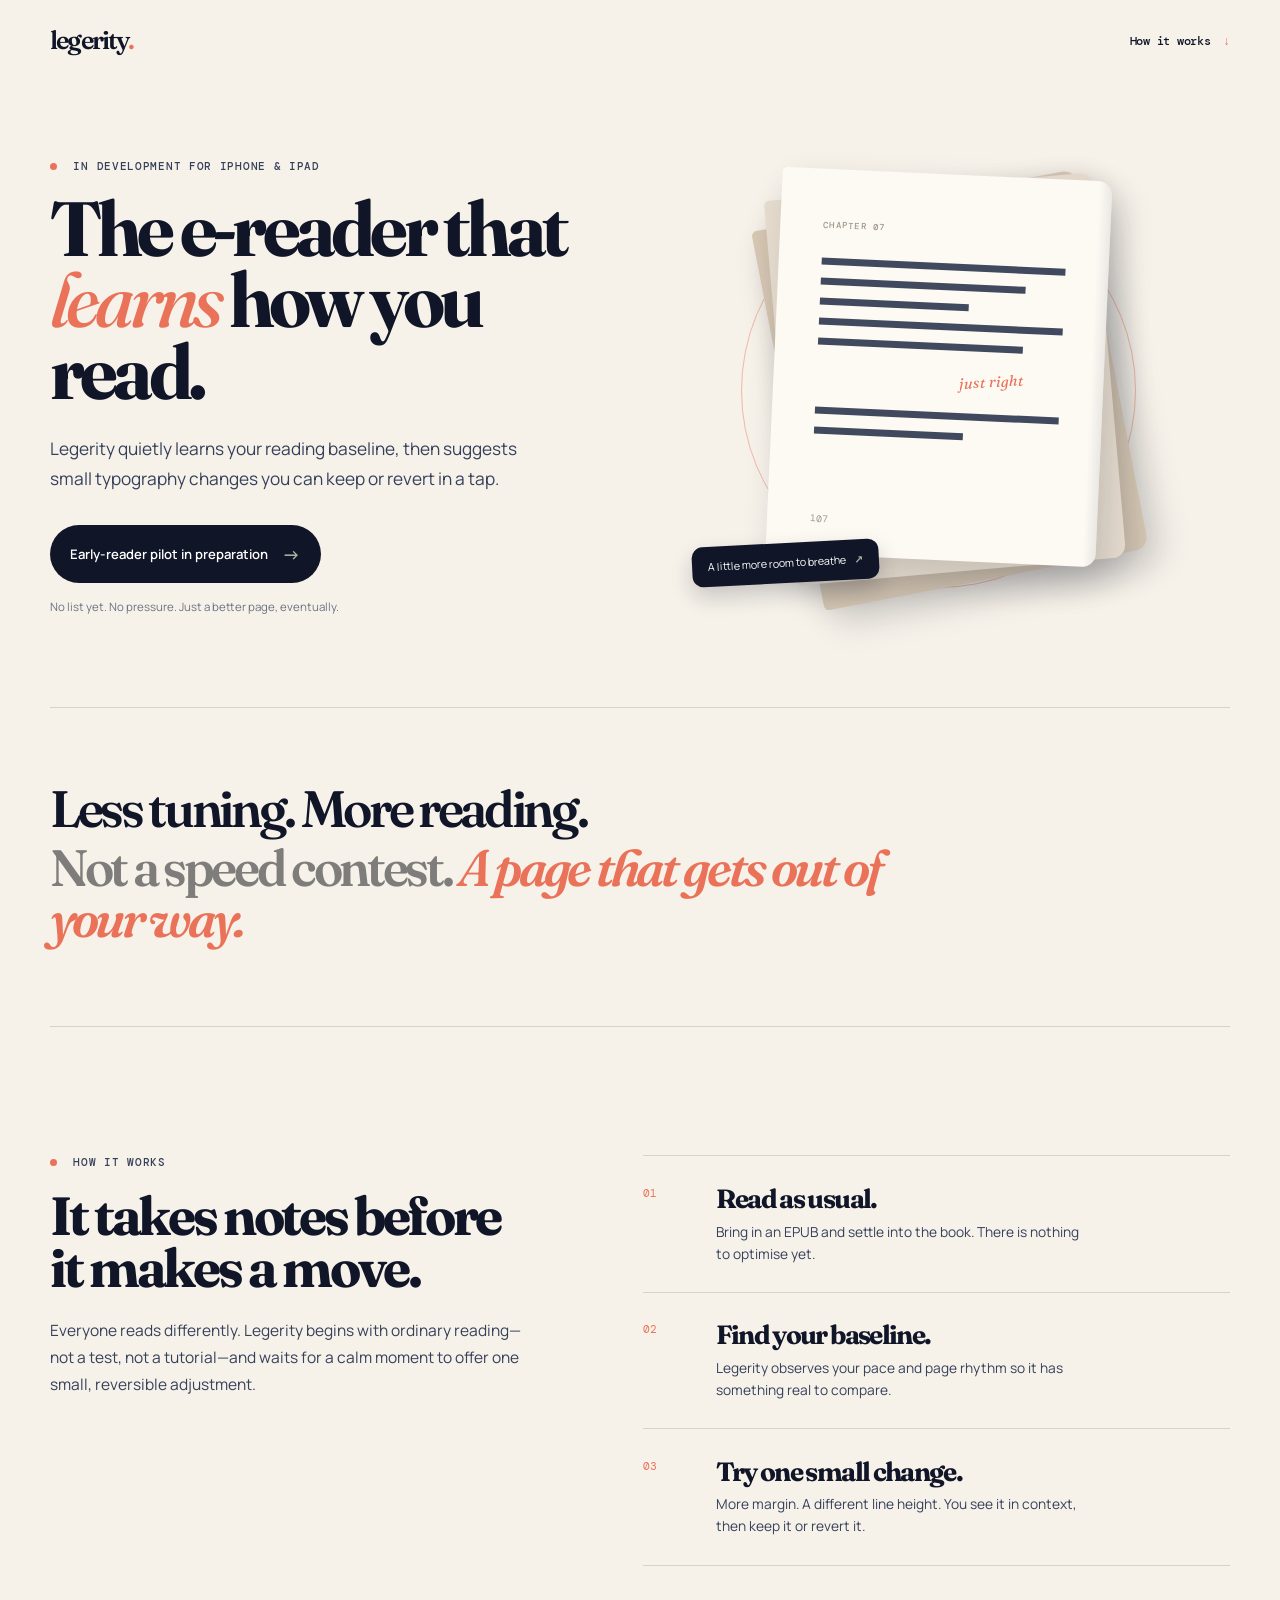
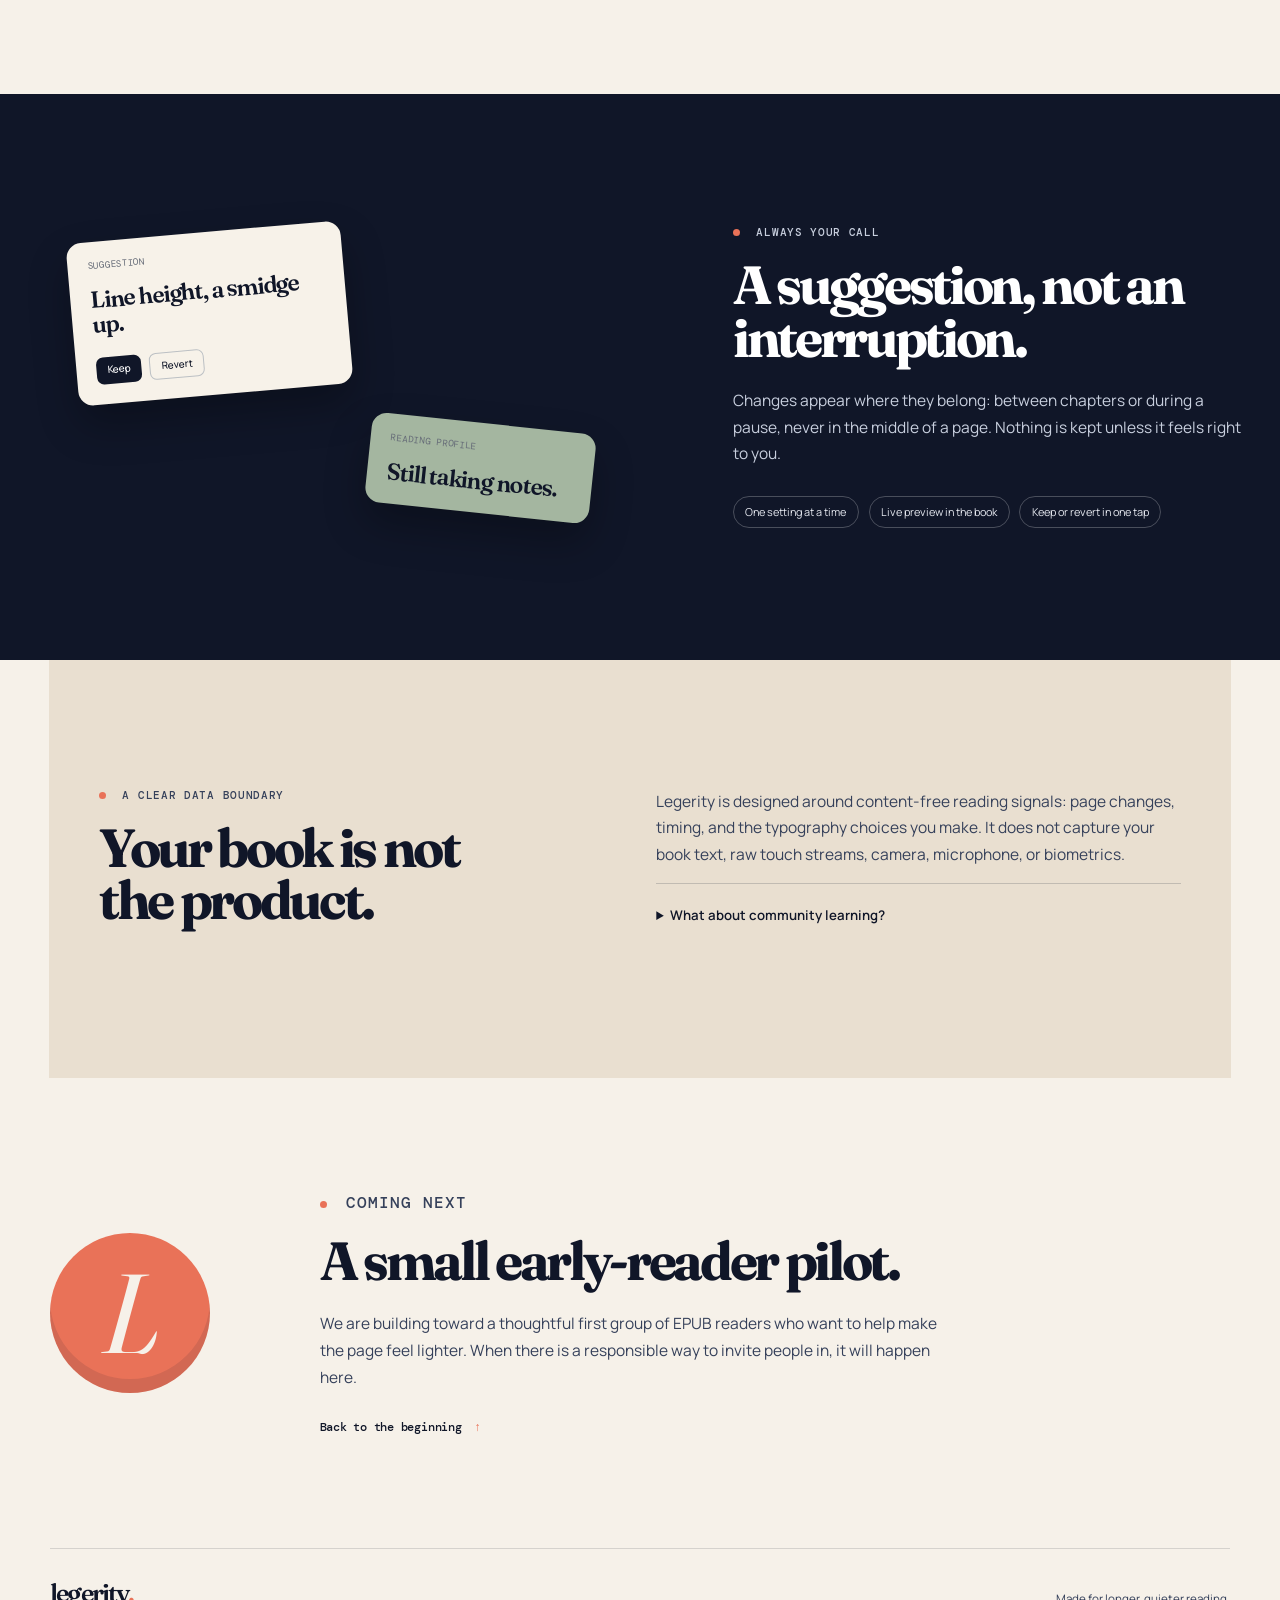
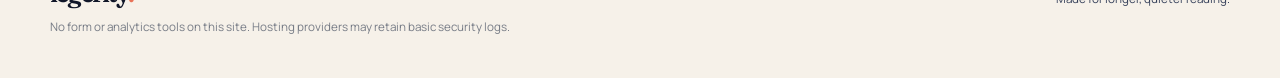
==== index.html @ 7466daea "Launch Legerity landing page" ====
<!doctype html>
<html lang="en">
  <head>
    <meta charset="UTF-8" />
    <meta name="viewport" content="width=device-width, initial-scale=1.0" />
    <meta name="theme-color" content="#101628" />
    <meta
      name="description"
      content="Legerity is the e-reader that learns how you read. A calmer, more personal way to find a reading layout that fits."
    />
    <meta property="og:title" content="Legerity — The e-reader that learns how you read" />
    <meta
      property="og:description"
      content="A calmer, more personal way to find a reading layout that fits."
    />
    <meta property="og:image" content="https://legerity.app/assets/og.png" />
    <meta property="og:url" content="https://legerity.app/" />
    <meta property="og:type" content="website" />
    <meta name="twitter:card" content="summary_large_image" />
    <title>Legerity — The e-reader that learns how you read</title>
    <link rel="stylesheet" href="styles.css" />
  </head>
  <body>
    <header class="site-header">
      <a class="wordmark" href="#top" aria-label="Legerity home">legerity<span>.</span></a>
      <a class="header-link" href="#how-it-works">How it works <span aria-hidden="true">↓</span></a>
    </header>

    <main id="top">
      <section class="hero" aria-labelledby="hero-title">
        <div class="hero-copy">
          <p class="eyebrow"><span></span> In development for iPhone &amp; iPad</p>
          <h1 id="hero-title">The e-reader that <em>learns</em> how you read.</h1>
          <p class="hero-intro">
            Legerity quietly learns your reading baseline, then suggests small typography changes
            you can keep or revert in a tap.
          </p>
          <a class="button" href="#pilot">Early-reader pilot in preparation <span aria-hidden="true">→</span></a>
          <p class="microcopy">No list yet. No pressure. Just a better page, eventually.</p>
        </div>
        <div class="hero-art" aria-hidden="true">
          <div class="orbit orbit-one"></div>
          <div class="orbit orbit-two"></div>
          <div class="page-stack page-back"></div>
          <div class="page-stack page-mid"></div>
          <div class="reading-page">
            <span class="page-kicker">CHAPTER 07</span>
            <div class="ink-line line-wide"></div>
            <div class="ink-line line-mid"></div>
            <div class="ink-line line-short"></div>
            <div class="ink-line line-wide"></div>
            <div class="ink-line line-mid"></div>
            <div class="margin-note">just right</div>
            <div class="ink-line line-wide"></div>
            <div class="ink-line line-short"></div>
            <div class="page-number">107</div>
          </div>
          <div class="reading-chip">A little more room to breathe <b>↗</b></div>
        </div>
      </section>

      <section class="statement" aria-label="The Legerity promise">
        <p>Less tuning. More reading.</p>
        <p>Not a speed contest. <em>A page that gets out of your way.</em></p>
      </section>

      <section class="section how" id="how-it-works" aria-labelledby="how-title">
        <div class="section-intro">
          <p class="eyebrow"><span></span> How it works</p>
          <h2 id="how-title">It takes notes before it makes a move.</h2>
          <p>
            Everyone reads differently. Legerity begins with ordinary reading—not a test, not a
            tutorial—and waits for a calm moment to offer one small, reversible adjustment.
          </p>
        </div>
        <ol class="steps">
          <li>
            <span class="step-number">01</span>
            <h3>Read as usual.</h3>
            <p>Bring in an EPUB and settle into the book. There is nothing to optimise yet.</p>
          </li>
          <li>
            <span class="step-number">02</span>
            <h3>Find your baseline.</h3>
            <p>Legerity observes your pace and page rhythm so it has something real to compare.</p>
          </li>
          <li>
            <span class="step-number">03</span>
            <h3>Try one small change.</h3>
            <p>More margin. A different line height. You see it in context, then keep it or revert it.</p>
          </li>
        </ol>
      </section>

      <section class="section control" aria-labelledby="control-title">
        <div class="control-visual">
          <div class="control-card card-one">
            <span>Suggestion</span>
            <strong>Line height, a smidge up.</strong>
            <div class="choice-row"><b>Keep</b><i>Revert</i></div>
          </div>
          <div class="control-card card-two"><span>Reading profile</span><strong>Still taking notes.</strong></div>
        </div>
        <div class="control-copy">
          <p class="eyebrow"><span></span> Always your call</p>
          <h2 id="control-title">A suggestion, not an interruption.</h2>
          <p>
            Changes appear where they belong: between chapters or during a pause, never in the
            middle of a page. Nothing is kept unless it feels right to you.
          </p>
          <ul>
            <li>One setting at a time</li>
            <li>Live preview in the book</li>
            <li>Keep or revert in one tap</li>
          </ul>
        </div>
      </section>

      <section class="data-section" aria-labelledby="data-title">
        <div>
          <p class="eyebrow"><span></span> A clear data boundary</p>
          <h2 id="data-title">Your book is not the product.</h2>
        </div>
        <div class="data-copy">
          <p>
            Legerity is designed around content-free reading signals: page changes, timing, and
            the typography choices you make. It does not capture your book text, raw touch
            streams, camera, microphone, or biometrics.
          </p>
          <details>
            <summary>What about community learning?</summary>
            <p>
              That is a future, separate opt-in—not a condition of using Legerity. The current
              version is local-first while that consent and security design is still being built.
            </p>
          </details>
        </div>
      </section>

      <section class="pilot" id="pilot" aria-labelledby="pilot-title">
        <div class="pilot-art" aria-hidden="true">L</div>
        <div>
          <p class="eyebrow"><span></span> Coming next</p>
          <h2 id="pilot-title">A small early-reader pilot.</h2>
          <p>
            We are building toward a thoughtful first group of EPUB readers who want to help make
            the page feel lighter. When there is a responsible way to invite people in, it will
            happen here.
          </p>
          <a class="text-link" href="#top">Back to the beginning <span aria-hidden="true">↑</span></a>
        </div>
      </section>
    </main>

    <footer>
      <a class="wordmark" href="#top">legerity<span>.</span></a>
      <p>Made for longer, quieter reading.</p>
      <p class="privacy-note">No form or analytics tools on this site. Hosting providers may retain basic security logs.</p>
    </footer>
  </body>
</html>
---- styles.css ----
@import url('https://fonts.googleapis.com/css2?family=DM+Mono:wght@400;500&family=Fraunces:opsz,wght@9..144,500;9..144,600;9..144,700&family=Manrope:wght@400;500;600;700&display=swap');

:root {
  --ink: #101628;
  --ink-soft: #35405a;
  --paper: #f6f1e9;
  --paper-deep: #e9dfd0;
  --sage: #a4b6a0;
  --coral: #e97258;
  --line: rgba(16, 22, 40, .14);
}

* { box-sizing: border-box; }
html { scroll-behavior: smooth; }
body { margin: 0; color: var(--ink); background: var(--paper); font-family: Manrope, system-ui, sans-serif; }
a { color: inherit; }
.site-header, main, footer { width: min(1180px, calc(100% - 48px)); margin: 0 auto; }
.site-header { height: 82px; display: flex; align-items: center; justify-content: space-between; }
.wordmark { text-decoration: none; font: 600 1.6rem/1 Fraunces, Georgia, serif; letter-spacing: -.07em; }
.wordmark span { color: var(--coral); }
.header-link, .text-link { font: 500 .75rem/1.2 "DM Mono", monospace; text-decoration: none; letter-spacing: -.02em; }
.header-link span, .text-link span { color: var(--coral); margin-left: .35rem; }
.hero { min-height: 625px; display: grid; grid-template-columns: 1.03fr .97fr; align-items: center; gap: 3rem; padding: 4rem 0 5rem; }
.eyebrow { margin: 0 0 1.2rem; font: 500 .67rem/1.4 "DM Mono", monospace; letter-spacing: .065em; text-transform: uppercase; color: var(--ink-soft); }
.eyebrow span { display: inline-block; width: 7px; height: 7px; background: var(--coral); border-radius: 50%; margin-right: .55rem; }
h1, h2, h3, p { margin-top: 0; }
h1, h2, h3 { font-family: Fraunces, Georgia, serif; letter-spacing: -.062em; }
h1 { max-width: 690px; font-size: clamp(3.6rem, 6vw, 6.7rem); line-height: .93; margin-bottom: 1.7rem; }
h1 em { font-style: italic; color: var(--coral); font-weight: 500; }
.hero-intro { max-width: 510px; font-size: 1.08rem; line-height: 1.7; color: var(--ink-soft); margin-bottom: 2rem; }
.button { display: inline-flex; gap: .9rem; align-items: center; padding: 1rem 1.25rem; background: var(--ink); color: white; text-decoration: none; border-radius: 99px; font-size: .82rem; font-weight: 600; transition: transform .2s ease, background .2s ease; }
.button:hover { transform: translateY(-2px); background: #202a49; }
.button span { color: var(--sage); font-size: 1.15rem; }
.microcopy { margin: 1rem 0 0; font-size: .72rem; color: #6f7482; }
.hero-art { height: 440px; position: relative; isolation: isolate; }
.orbit { position: absolute; border: 1px solid rgba(233, 114, 88, .45); border-radius: 50%; z-index: -1; }
.orbit-one { width: 395px; height: 395px; left: 11%; top: 6%; }
.orbit-two { width: 275px; height: 275px; left: 24%; top: 19%; border-color: rgba(164, 182, 160, .85); }
.page-stack, .reading-page { position: absolute; width: min(330px, 74vw); height: 386px; border-radius: 5px 14px 13px 5px; background: #fdfaf4; box-shadow: 10px 15px 35px rgba(16, 22, 40, .16); }
.page-back { top: 30px; left: 19%; background: #d8c9b5; transform: rotate(-11deg); }
.page-mid { top: 19px; left: 18%; background: #e7ddcf; transform: rotate(-5deg); }
.reading-page { top: 7px; left: 17%; padding: 52px 43px; transform: rotate(2.6deg); overflow: hidden; }
.reading-page::after { content: ""; position: absolute; inset: 0 0 0 auto; width: 13px; background: linear-gradient(90deg, transparent, rgba(16, 22, 40, .08)); }
.page-kicker { display: block; margin-bottom: 28px; font: 500 .55rem/1 "DM Mono", monospace; letter-spacing: .14em; color: #9f9589; }
.ink-line { height: 7px; background: #273149; margin: 0 0 13px; opacity: .88; }
.line-wide { width: 100%; }.line-mid { width: 84%; }.line-short { width: 61%; }
.margin-note { margin: 20px 0 27px 142px; color: var(--coral); font: italic .95rem/1 Fraunces, serif; transform: rotate(-6deg); }
.page-number { position: absolute; bottom: 31px; left: 43px; color: #9f9589; font: .6rem/1 "DM Mono", monospace; }
.reading-chip { position: absolute; bottom: 23px; left: 2%; max-width: 245px; padding: .8rem 1rem; border-radius: 11px; background: var(--ink); color: white; box-shadow: 0 10px 22px rgba(16, 22, 40, .2); font-size: .67rem; line-height: 1.35; transform: rotate(-3deg); }
.reading-chip b { color: var(--sage); margin-left: .4rem; }
.statement { padding: 4.7rem 0; border-top: 1px solid var(--line); border-bottom: 1px solid var(--line); }
.statement p { max-width: 900px; margin-bottom: .45rem; font: 600 clamp(2.15rem, 4vw, 4.5rem)/1 Fraunces, Georgia, serif; letter-spacing: -.065em; }
.statement p + p { color: #7e7d7b; }.statement em { color: var(--coral); }
.section { padding: 8rem 0; }
.how { display: grid; grid-template-columns: .9fr 1.1fr; gap: 7rem; }
.section-intro h2, .control h2, .data-section h2, .pilot h2 { font-size: clamp(2.5rem, 4.2vw, 4.7rem); line-height: .98; margin-bottom: 1.4rem; }
.section-intro > p:not(.eyebrow), .control-copy > p:not(.eyebrow), .data-copy > p, .pilot p { color: var(--ink-soft); line-height: 1.72; font-size: .97rem; }
.steps { margin: 0; padding: 0; list-style: none; border-top: 1px solid var(--line); }
.steps li { padding: 1.6rem 0 1.7rem; border-bottom: 1px solid var(--line); display: grid; grid-template-columns: 57px 1fr; column-gap: 1rem; }
.step-number { grid-row: span 2; font: .68rem/1 "DM Mono", monospace; color: var(--coral); padding-top: .38rem; }
.steps h3 { font-size: 1.65rem; margin: 0 0 .35rem; }.steps p { grid-column: 2; max-width: 375px; color: var(--ink-soft); font-size: .86rem; line-height: 1.6; margin: 0; }
.control { display: grid; grid-template-columns: 1fr .9fr; align-items: center; gap: 8rem; background: var(--ink); color: white; margin-left: calc((100vw - min(1180px, calc(100% - 48px))) / -2); margin-right: calc((100vw - min(1180px, calc(100% - 48px))) / -2); padding-left: max(24px, calc((100vw - 1180px) / 2)); padding-right: max(24px, calc((100vw - 1180px) / 2)); }
.control .eyebrow { color: #c8cfde; }.control-copy > p:not(.eyebrow) { color: #c8cfde; }.control ul { padding: 0; margin: 1.8rem 0 0; list-style: none; display: flex; flex-wrap: wrap; gap: .6rem; }.control li { border: 1px solid rgba(255,255,255,.24); border-radius: 99px; padding: .48rem .72rem; font-size: .68rem; color: #e5e8ef; }
.control-visual { min-height: 310px; position: relative; }.control-card { position: absolute; width: 275px; padding: 1.25rem; border-radius: 15px; background: #f7f2e9; color: var(--ink); box-shadow: 0 20px 40px rgba(0,0,0,.28); }.control-card span { display: block; margin-bottom: 1rem; color: #656b77; text-transform: uppercase; letter-spacing: .08em; font: .58rem/1 "DM Mono", monospace; }.control-card strong { display: block; font: 600 1.45rem/1.08 Fraunces, serif; letter-spacing: -.05em; }.card-one { left: 8%; top: 10px; transform: rotate(-5deg); }.card-two { right: 2%; bottom: 18px; width: 225px; background: var(--sage); transform: rotate(6deg); }.choice-row { display: flex; gap: .5rem; margin-top: 1.3rem; }.choice-row b, .choice-row i { padding: .47rem .67rem; border-radius: 7px; font: 500 .62rem/1 Manrope, sans-serif; font-style: normal; }.choice-row b { background: var(--ink); color: white; }.choice-row i { border: 1px solid #bcc0c4; }
.data-section { margin: 0 -1px; padding: 8rem max(24px, calc((100vw - 1180px) / 2)); display: grid; grid-template-columns: .9fr 1.1fr; gap: 8rem; background: var(--paper-deep); }.data-copy details { padding-top: 1.35rem; border-top: 1px solid rgba(16,22,40,.18); }.data-copy summary { cursor: pointer; font: 600 .83rem/1.4 Manrope, sans-serif; }.data-copy details p { margin: 1rem 0 0; font-size: .83rem; }
.pilot { padding: 7rem 0; display: grid; grid-template-columns: 180px 1fr; align-items: center; gap: 5.6rem; }.pilot-art { width: 160px; aspect-ratio: 1; display: grid; place-items: center; border-radius: 50%; color: var(--paper); background: var(--coral); font: italic 7rem/.7 Fraunces, Georgia, serif; box-shadow: inset 0 -14px 0 rgba(16,22,40,.1); }.pilot > div:last-child { max-width: 630px; }.pilot .text-link { display: inline-block; margin-top: .9rem; }
footer { display: grid; grid-template-columns: 1fr auto; gap: .75rem 2rem; padding: 2rem 0 2.7rem; border-top: 1px solid var(--line); color: var(--ink-soft); font-size: .73rem; } footer .wordmark { color: var(--ink); } footer p { margin: 0; align-self: end; } .privacy-note { grid-column: 1 / -1; color: #777c86; }
@media (max-width: 790px) { .site-header, main, footer { width: min(100% - 36px, 1180px); }.site-header { height: 68px; }.hero { grid-template-columns: 1fr; min-height: 0; padding: 3.5rem 0 4.4rem; gap: 2.2rem; }.hero-art { height: 370px; width: min(100%, 450px); margin: 0 auto; }.page-stack, .reading-page { width: 265px; height: 323px; }.reading-page { padding: 41px 33px; }.margin-note { margin-left: 105px; margin-top: 13px; margin-bottom: 20px; }.page-number { bottom: 24px; left: 33px; }.page-kicker { margin-bottom: 20px; }.ink-line { margin-bottom: 10px; }.statement { padding: 3.4rem 0; }.how, .control, .data-section { grid-template-columns: 1fr; gap: 3rem; }.section { padding: 5rem 0; }.control { margin-left: -18px; margin-right: -18px; padding: 5rem 18px; }.control-visual { order: 2; }.control-copy { order: 1; }.data-section { margin-left: -18px; margin-right: -18px; padding: 5rem 18px; }.pilot { grid-template-columns: 1fr; gap: 2rem; padding: 5rem 0; }.pilot-art { width: 110px; }.header-link { font-size: .64rem; } footer { grid-template-columns: 1fr; padding-bottom: 2rem; } }
@media (prefers-reduced-motion: reduce) { html { scroll-behavior: auto; }.button { transition: none; } }
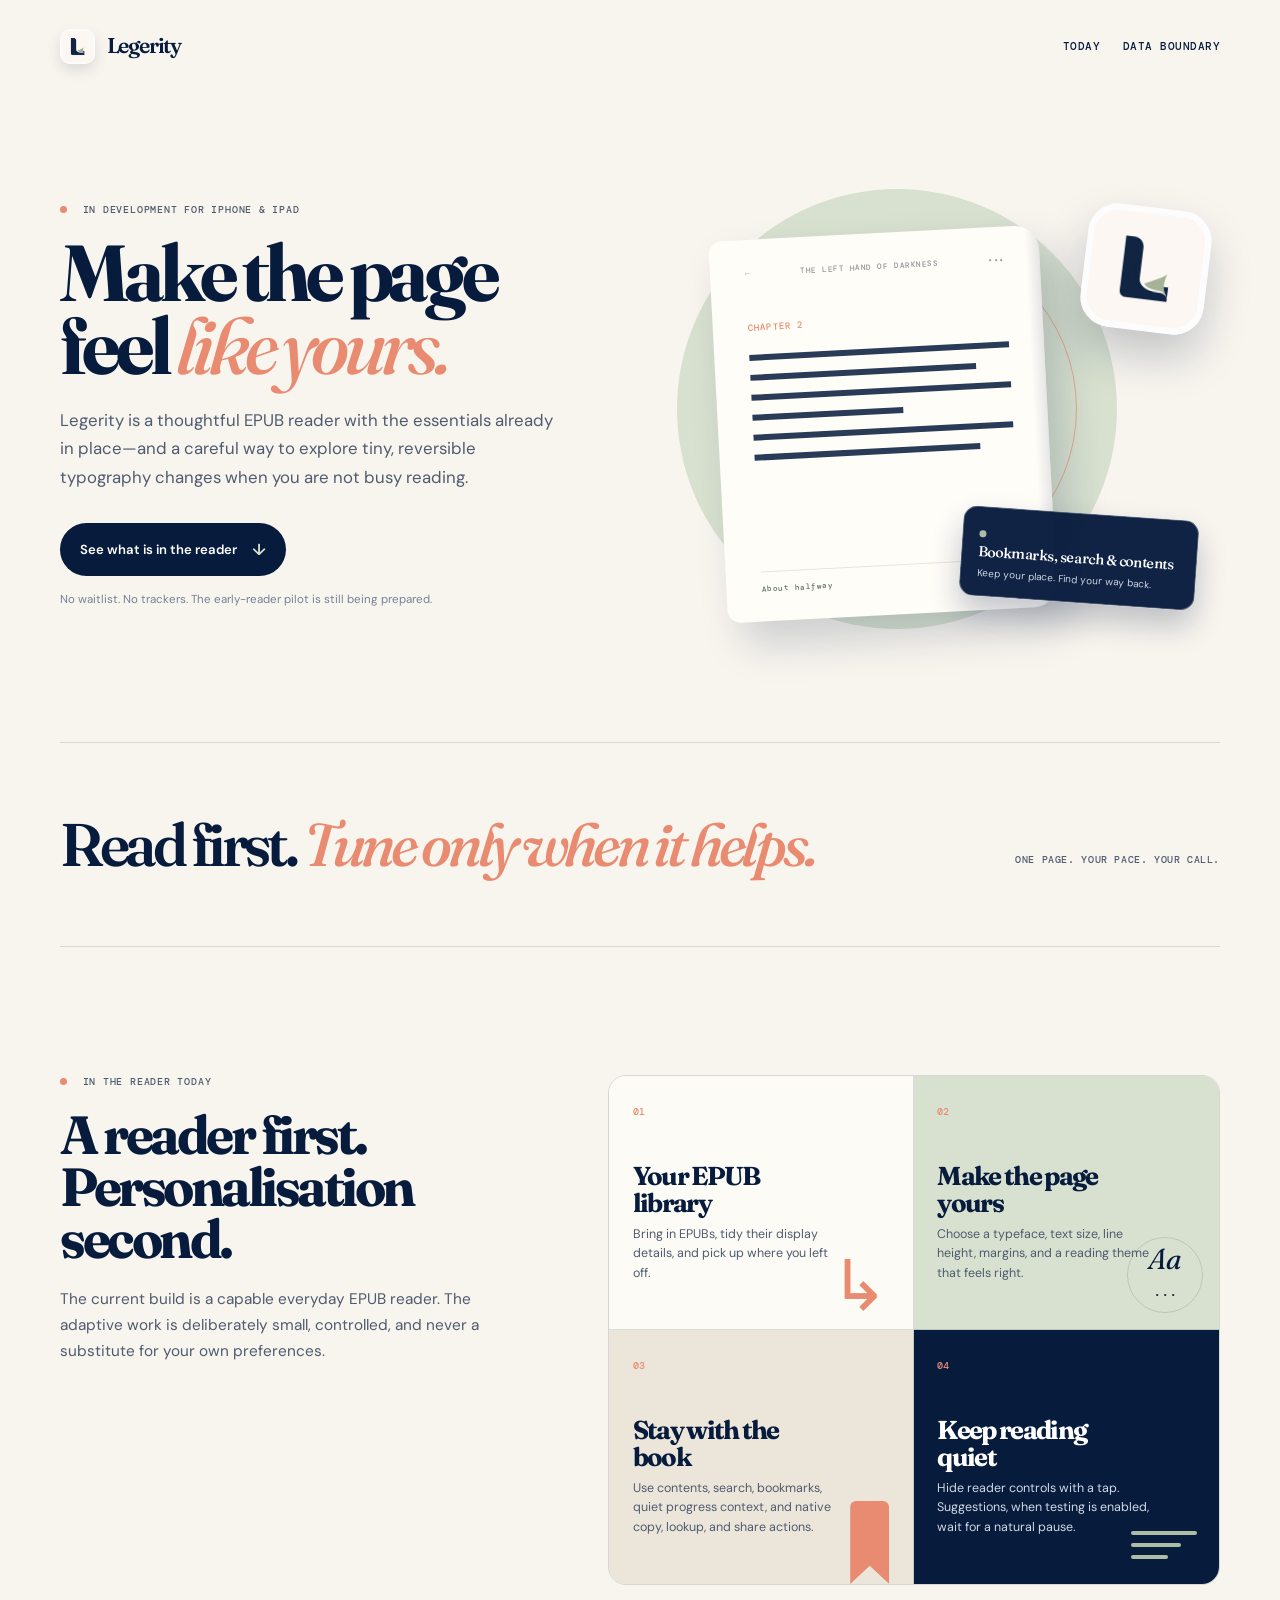
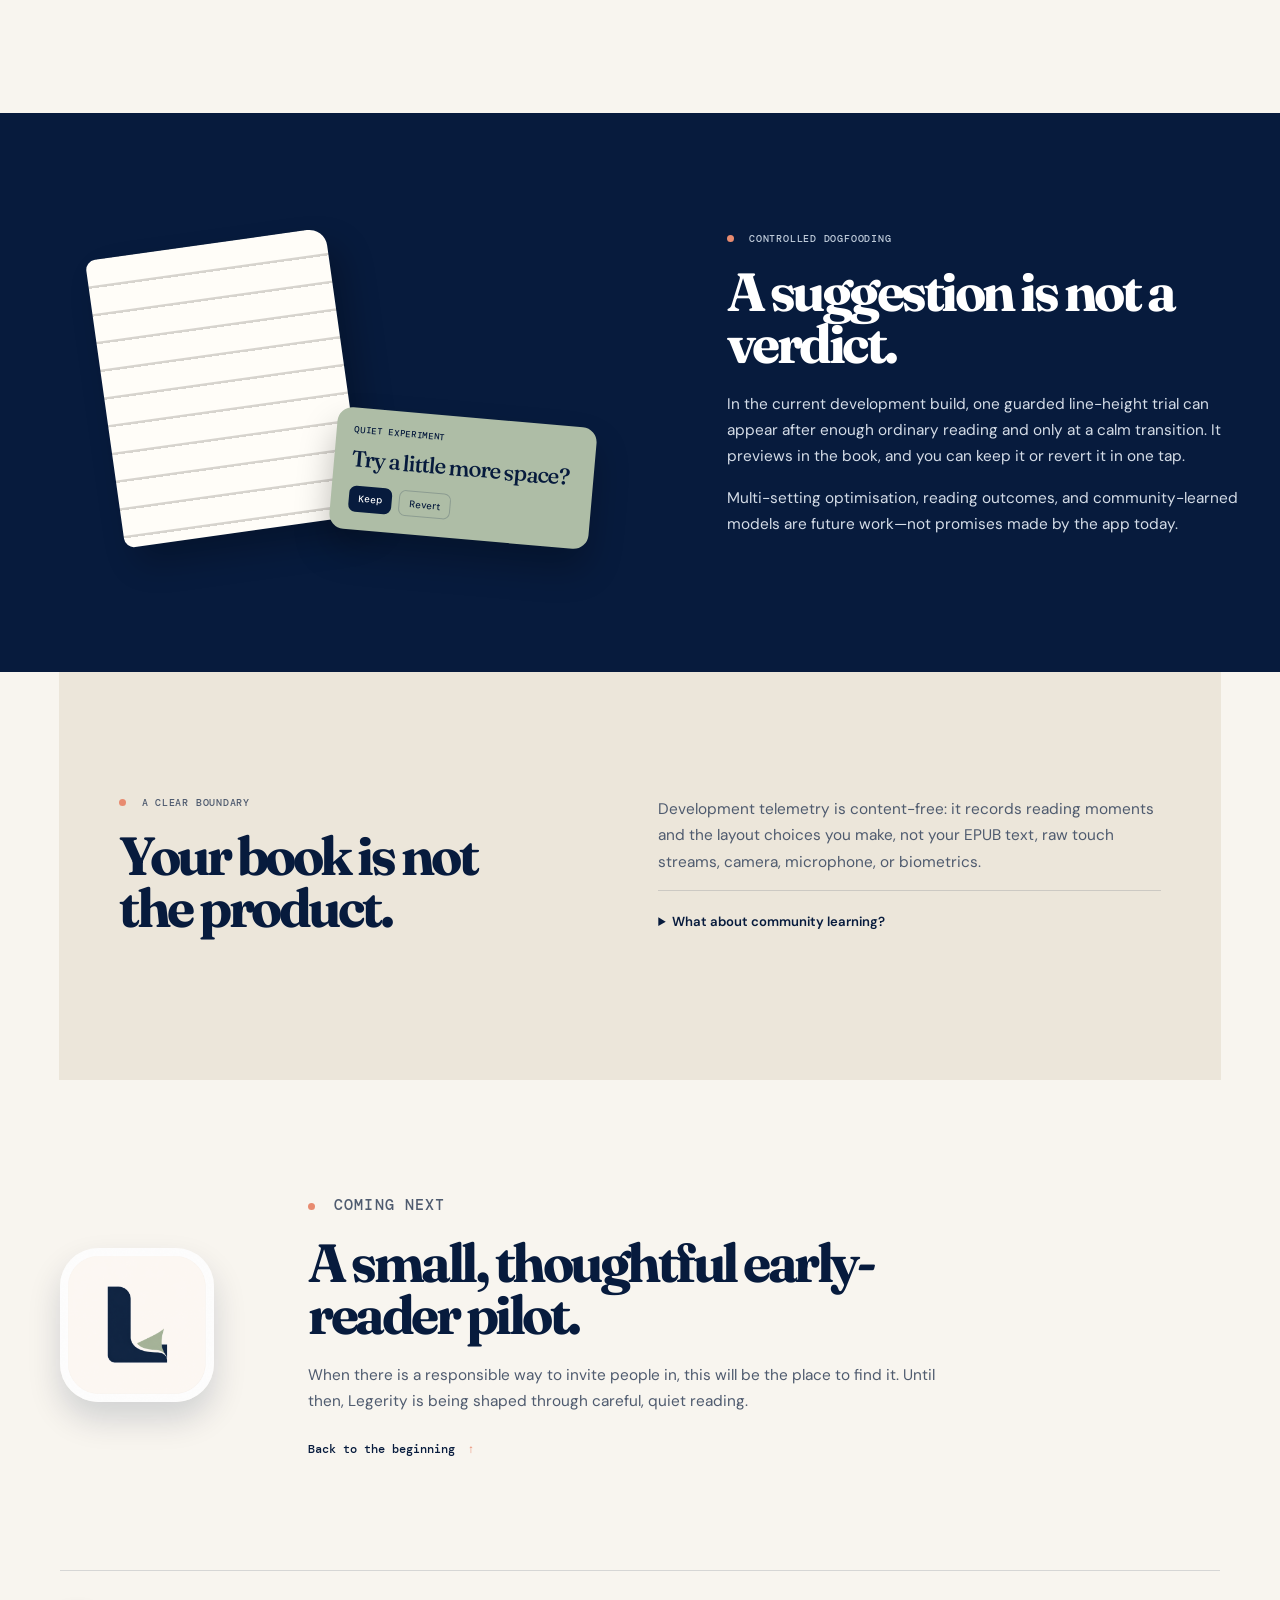
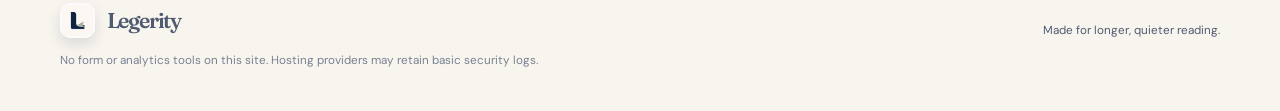
==== commit df6627fc: "Refresh site branding and current product story" ====
--- a/index.html
+++ b/index.html
@@ -3,159 +3,61 @@
   <head>
     <meta charset="UTF-8" />
     <meta name="viewport" content="width=device-width, initial-scale=1.0" />
-    <meta name="theme-color" content="#101628" />
-    <meta
-      name="description"
-      content="Legerity is the e-reader that learns how you read. A calmer, more personal way to find a reading layout that fits."
-    />
-    <meta property="og:title" content="Legerity — The e-reader that learns how you read" />
-    <meta
-      property="og:description"
-      content="A calmer, more personal way to find a reading layout that fits."
-    />
-    <meta property="og:image" content="https://legerity.app/assets/og.png" />
+    <meta name="theme-color" content="#071b3d" />
+    <meta name="description" content="Legerity is a thoughtful EPUB reader for iPhone and iPad, with typography controls, saved places, search, and careful reading experiments." />
+    <meta property="og:title" content="Legerity — Make the page feel like yours" />
+    <meta property="og:description" content="A thoughtful EPUB reader for iPhone and iPad. Read your way first; test small, reversible changes only when they belong." />
+    <meta property="og:image" content="https://legerity.app/assets/og-v2.png" />
     <meta property="og:url" content="https://legerity.app/" />
     <meta property="og:type" content="website" />
     <meta name="twitter:card" content="summary_large_image" />
-    <title>Legerity — The e-reader that learns how you read</title>
+    <meta name="twitter:title" content="Legerity — Make the page feel like yours" />
+    <meta name="twitter:description" content="A thoughtful EPUB reader for iPhone and iPad. Read your way first; test small, reversible changes only when they belong." />
+    <meta name="twitter:image" content="https://legerity.app/assets/og-v2.png" />
+    <title>Legerity — Make the page feel like yours</title>
     <link rel="stylesheet" href="styles.css" />
   </head>
   <body>
     <header class="site-header">
-      <a class="wordmark" href="#top" aria-label="Legerity home">legerity<span>.</span></a>
-      <a class="header-link" href="#how-it-works">How it works <span aria-hidden="true">↓</span></a>
+      <a class="brand" href="#top" aria-label="Legerity home"><img src="assets/legerity-icon.png" alt="" /><span>Legerity</span></a>
+      <nav aria-label="Primary navigation"><a href="#today">Today</a><a href="#data">Data boundary</a></nav>
     </header>
-
     <main id="top">
       <section class="hero" aria-labelledby="hero-title">
         <div class="hero-copy">
           <p class="eyebrow"><span></span> In development for iPhone &amp; iPad</p>
-          <h1 id="hero-title">The e-reader that <em>learns</em> how you read.</h1>
-          <p class="hero-intro">
-            Legerity quietly learns your reading baseline, then suggests small typography changes
-            you can keep or revert in a tap.
-          </p>
-          <a class="button" href="#pilot">Early-reader pilot in preparation <span aria-hidden="true">→</span></a>
-          <p class="microcopy">No list yet. No pressure. Just a better page, eventually.</p>
+          <h1 id="hero-title">Make the page feel <em>like yours.</em></h1>
+          <p class="hero-intro">Legerity is a thoughtful EPUB reader with the essentials already in place—and a careful way to explore tiny, reversible typography changes when you are not busy reading.</p>
+          <a class="button" href="#today">See what is in the reader <span aria-hidden="true">↓</span></a>
+          <p class="microcopy">No waitlist. No trackers. The early-reader pilot is still being prepared.</p>
         </div>
-        <div class="hero-art" aria-hidden="true">
-          <div class="orbit orbit-one"></div>
-          <div class="orbit orbit-two"></div>
-          <div class="page-stack page-back"></div>
-          <div class="page-stack page-mid"></div>
-          <div class="reading-page">
-            <span class="page-kicker">CHAPTER 07</span>
-            <div class="ink-line line-wide"></div>
-            <div class="ink-line line-mid"></div>
-            <div class="ink-line line-short"></div>
-            <div class="ink-line line-wide"></div>
-            <div class="ink-line line-mid"></div>
-            <div class="margin-note">just right</div>
-            <div class="ink-line line-wide"></div>
-            <div class="ink-line line-short"></div>
-            <div class="page-number">107</div>
-          </div>
-          <div class="reading-chip">A little more room to breathe <b>↗</b></div>
+        <div class="hero-stage" aria-label="Legerity reader preview">
+          <div class="halo halo-one"></div><div class="halo halo-two"></div>
+          <div class="app-icon"><img src="assets/legerity-icon.png" alt="Legerity app icon" /></div>
+          <div class="reader-preview"><div class="preview-top"><span>←</span><span>THE LEFT HAND OF DARKNESS</span><span>•••</span></div><p class="preview-chapter">CHAPTER 2</p><div class="preview-line wide"></div><div class="preview-line"></div><div class="preview-line wide"></div><div class="preview-line short"></div><div class="preview-line wide"></div><div class="preview-line"></div><div class="preview-footer"><span>About halfway</span><span>2 · 14</span></div></div>
+          <div class="tool-card"><span class="tool-dot"></span><strong>Bookmarks, search &amp; contents</strong><small>Keep your place. Find your way back.</small></div>
         </div>
       </section>
-
-      <section class="statement" aria-label="The Legerity promise">
-        <p>Less tuning. More reading.</p>
-        <p>Not a speed contest. <em>A page that gets out of your way.</em></p>
-      </section>
-
-      <section class="section how" id="how-it-works" aria-labelledby="how-title">
-        <div class="section-intro">
-          <p class="eyebrow"><span></span> How it works</p>
-          <h2 id="how-title">It takes notes before it makes a move.</h2>
-          <p>
-            Everyone reads differently. Legerity begins with ordinary reading—not a test, not a
-            tutorial—and waits for a calm moment to offer one small, reversible adjustment.
-          </p>
-        </div>
-        <ol class="steps">
-          <li>
-            <span class="step-number">01</span>
-            <h3>Read as usual.</h3>
-            <p>Bring in an EPUB and settle into the book. There is nothing to optimise yet.</p>
-          </li>
-          <li>
-            <span class="step-number">02</span>
-            <h3>Find your baseline.</h3>
-            <p>Legerity observes your pace and page rhythm so it has something real to compare.</p>
-          </li>
-          <li>
-            <span class="step-number">03</span>
-            <h3>Try one small change.</h3>
-            <p>More margin. A different line height. You see it in context, then keep it or revert it.</p>
-          </li>
-        </ol>
-      </section>
-
-      <section class="section control" aria-labelledby="control-title">
-        <div class="control-visual">
-          <div class="control-card card-one">
-            <span>Suggestion</span>
-            <strong>Line height, a smidge up.</strong>
-            <div class="choice-row"><b>Keep</b><i>Revert</i></div>
-          </div>
-          <div class="control-card card-two"><span>Reading profile</span><strong>Still taking notes.</strong></div>
-        </div>
-        <div class="control-copy">
-          <p class="eyebrow"><span></span> Always your call</p>
-          <h2 id="control-title">A suggestion, not an interruption.</h2>
-          <p>
-            Changes appear where they belong: between chapters or during a pause, never in the
-            middle of a page. Nothing is kept unless it feels right to you.
-          </p>
-          <ul>
-            <li>One setting at a time</li>
-            <li>Live preview in the book</li>
-            <li>Keep or revert in one tap</li>
-          </ul>
+      <section class="manifesto" aria-label="Legerity approach"><p>Read first. <em>Tune only when it helps.</em></p><span>One page. Your pace. Your call.</span></section>
+      <section class="section current" id="today" aria-labelledby="today-title">
+        <div class="section-heading"><p class="eyebrow"><span></span> In the reader today</p><h2 id="today-title">A reader first. Personalisation second.</h2><p>The current build is a capable everyday EPUB reader. The adaptive work is deliberately small, controlled, and never a substitute for your own preferences.</p></div>
+        <div class="feature-grid">
+          <article class="feature feature-library"><span class="feature-number">01</span><h3>Your EPUB library</h3><p>Bring in EPUBs, tidy their display details, and pick up where you left off.</p><div class="feature-mark">↳</div></article>
+          <article class="feature feature-appearance"><span class="feature-number">02</span><h3>Make the page yours</h3><p>Choose a typeface, text size, line height, margins, and a reading theme that feels right.</p><div class="type-sample" aria-hidden="true"><i>Aa</i><b>···</b></div></article>
+          <article class="feature feature-places"><span class="feature-number">03</span><h3>Stay with the book</h3><p>Use contents, search, bookmarks, quiet progress context, and native copy, lookup, and share actions.</p><div class="bookmark" aria-hidden="true"></div></article>
+          <article class="feature feature-quiet"><span class="feature-number">04</span><h3>Keep reading quiet</h3><p>Hide reader controls with a tap. Suggestions, when testing is enabled, wait for a natural pause.</p><div class="quiet-lines" aria-hidden="true"><i></i><i></i><i></i></div></article>
         </div>
       </section>
-
-      <section class="data-section" aria-labelledby="data-title">
-        <div>
-          <p class="eyebrow"><span></span> A clear data boundary</p>
-          <h2 id="data-title">Your book is not the product.</h2>
-        </div>
-        <div class="data-copy">
-          <p>
-            Legerity is designed around content-free reading signals: page changes, timing, and
-            the typography choices you make. It does not capture your book text, raw touch
-            streams, camera, microphone, or biometrics.
-          </p>
-          <details>
-            <summary>What about community learning?</summary>
-            <p>
-              That is a future, separate opt-in—not a condition of using Legerity. The current
-              version is local-first while that consent and security design is still being built.
-            </p>
-          </details>
-        </div>
+      <section class="experiment" aria-labelledby="experiment-title">
+        <div class="experiment-art" aria-hidden="true"><div class="experiment-page"></div><div class="experiment-note"><span>Quiet experiment</span><strong>Try a little more space?</strong><div><b>Keep</b><i>Revert</i></div></div></div>
+        <div class="experiment-copy"><p class="eyebrow"><span></span> Controlled dogfooding</p><h2 id="experiment-title">A suggestion is not a verdict.</h2><p>In the current development build, one guarded line-height trial can appear after enough ordinary reading and only at a calm transition. It previews in the book, and you can keep it or revert it in one tap.</p><p>Multi-setting optimisation, reading outcomes, and community-learned models are future work—not promises made by the app today.</p></div>
       </section>
-
-      <section class="pilot" id="pilot" aria-labelledby="pilot-title">
-        <div class="pilot-art" aria-hidden="true">L</div>
-        <div>
-          <p class="eyebrow"><span></span> Coming next</p>
-          <h2 id="pilot-title">A small early-reader pilot.</h2>
-          <p>
-            We are building toward a thoughtful first group of EPUB readers who want to help make
-            the page feel lighter. When there is a responsible way to invite people in, it will
-            happen here.
-          </p>
-          <a class="text-link" href="#top">Back to the beginning <span aria-hidden="true">↑</span></a>
-        </div>
+      <section class="data-section" id="data" aria-labelledby="data-title">
+        <div><p class="eyebrow"><span></span> A clear boundary</p><h2 id="data-title">Your book is not the product.</h2></div>
+        <div class="data-copy"><p>Development telemetry is content-free: it records reading moments and the layout choices you make, not your EPUB text, raw touch streams, camera, microphone, or biometrics.</p><details><summary>What about community learning?</summary><p>That remains a separate future opt-in. Its identity, consent, security, and retention design need to exist before any community-facing programme does.</p></details></div>
       </section>
+      <section class="pilot" aria-labelledby="pilot-title"><img src="assets/legerity-icon.png" alt="" /><div><p class="eyebrow"><span></span> Coming next</p><h2 id="pilot-title">A small, thoughtful early-reader pilot.</h2><p>When there is a responsible way to invite people in, this will be the place to find it. Until then, Legerity is being shaped through careful, quiet reading.</p><a class="text-link" href="#top">Back to the beginning <span aria-hidden="true">↑</span></a></div></section>
     </main>
-
-    <footer>
-      <a class="wordmark" href="#top">legerity<span>.</span></a>
-      <p>Made for longer, quieter reading.</p>
-      <p class="privacy-note">No form or analytics tools on this site. Hosting providers may retain basic security logs.</p>
-    </footer>
+    <footer><a class="brand" href="#top"><img src="assets/legerity-icon.png" alt="" /><span>Legerity</span></a><p>Made for longer, quieter reading.</p><p class="privacy-note">No form or analytics tools on this site. Hosting providers may retain basic security logs.</p></footer>
   </body>
 </html>
--- a/styles.css
+++ b/styles.css
@@ -1,69 +1,13 @@
-@import url('https://fonts.googleapis.com/css2?family=DM+Mono:wght@400;500&family=Fraunces:opsz,wght@9..144,500;9..144,600;9..144,700&family=Manrope:wght@400;500;600;700&display=swap');
+@import url('https://fonts.googleapis.com/css2?family=DM+Mono:wght@400;500&family=DM+Sans:opsz,wght@9..40,400;9..40,500;9..40,600;9..40,700&family=Fraunces:opsz,wght@9..144,500;9..144,600;9..144,700&display=swap');
 
-:root {
-  --ink: #101628;
-  --ink-soft: #35405a;
-  --paper: #f6f1e9;
-  --paper-deep: #e9dfd0;
-  --sage: #a4b6a0;
-  --coral: #e97258;
-  --line: rgba(16, 22, 40, .14);
-}
-
-* { box-sizing: border-box; }
-html { scroll-behavior: smooth; }
-body { margin: 0; color: var(--ink); background: var(--paper); font-family: Manrope, system-ui, sans-serif; }
-a { color: inherit; }
-.site-header, main, footer { width: min(1180px, calc(100% - 48px)); margin: 0 auto; }
-.site-header { height: 82px; display: flex; align-items: center; justify-content: space-between; }
-.wordmark { text-decoration: none; font: 600 1.6rem/1 Fraunces, Georgia, serif; letter-spacing: -.07em; }
-.wordmark span { color: var(--coral); }
-.header-link, .text-link { font: 500 .75rem/1.2 "DM Mono", monospace; text-decoration: none; letter-spacing: -.02em; }
-.header-link span, .text-link span { color: var(--coral); margin-left: .35rem; }
-.hero { min-height: 625px; display: grid; grid-template-columns: 1.03fr .97fr; align-items: center; gap: 3rem; padding: 4rem 0 5rem; }
-.eyebrow { margin: 0 0 1.2rem; font: 500 .67rem/1.4 "DM Mono", monospace; letter-spacing: .065em; text-transform: uppercase; color: var(--ink-soft); }
-.eyebrow span { display: inline-block; width: 7px; height: 7px; background: var(--coral); border-radius: 50%; margin-right: .55rem; }
-h1, h2, h3, p { margin-top: 0; }
-h1, h2, h3 { font-family: Fraunces, Georgia, serif; letter-spacing: -.062em; }
-h1 { max-width: 690px; font-size: clamp(3.6rem, 6vw, 6.7rem); line-height: .93; margin-bottom: 1.7rem; }
-h1 em { font-style: italic; color: var(--coral); font-weight: 500; }
-.hero-intro { max-width: 510px; font-size: 1.08rem; line-height: 1.7; color: var(--ink-soft); margin-bottom: 2rem; }
-.button { display: inline-flex; gap: .9rem; align-items: center; padding: 1rem 1.25rem; background: var(--ink); color: white; text-decoration: none; border-radius: 99px; font-size: .82rem; font-weight: 600; transition: transform .2s ease, background .2s ease; }
-.button:hover { transform: translateY(-2px); background: #202a49; }
-.button span { color: var(--sage); font-size: 1.15rem; }
-.microcopy { margin: 1rem 0 0; font-size: .72rem; color: #6f7482; }
-.hero-art { height: 440px; position: relative; isolation: isolate; }
-.orbit { position: absolute; border: 1px solid rgba(233, 114, 88, .45); border-radius: 50%; z-index: -1; }
-.orbit-one { width: 395px; height: 395px; left: 11%; top: 6%; }
-.orbit-two { width: 275px; height: 275px; left: 24%; top: 19%; border-color: rgba(164, 182, 160, .85); }
-.page-stack, .reading-page { position: absolute; width: min(330px, 74vw); height: 386px; border-radius: 5px 14px 13px 5px; background: #fdfaf4; box-shadow: 10px 15px 35px rgba(16, 22, 40, .16); }
-.page-back { top: 30px; left: 19%; background: #d8c9b5; transform: rotate(-11deg); }
-.page-mid { top: 19px; left: 18%; background: #e7ddcf; transform: rotate(-5deg); }
-.reading-page { top: 7px; left: 17%; padding: 52px 43px; transform: rotate(2.6deg); overflow: hidden; }
-.reading-page::after { content: ""; position: absolute; inset: 0 0 0 auto; width: 13px; background: linear-gradient(90deg, transparent, rgba(16, 22, 40, .08)); }
-.page-kicker { display: block; margin-bottom: 28px; font: 500 .55rem/1 "DM Mono", monospace; letter-spacing: .14em; color: #9f9589; }
-.ink-line { height: 7px; background: #273149; margin: 0 0 13px; opacity: .88; }
-.line-wide { width: 100%; }.line-mid { width: 84%; }.line-short { width: 61%; }
-.margin-note { margin: 20px 0 27px 142px; color: var(--coral); font: italic .95rem/1 Fraunces, serif; transform: rotate(-6deg); }
-.page-number { position: absolute; bottom: 31px; left: 43px; color: #9f9589; font: .6rem/1 "DM Mono", monospace; }
-.reading-chip { position: absolute; bottom: 23px; left: 2%; max-width: 245px; padding: .8rem 1rem; border-radius: 11px; background: var(--ink); color: white; box-shadow: 0 10px 22px rgba(16, 22, 40, .2); font-size: .67rem; line-height: 1.35; transform: rotate(-3deg); }
-.reading-chip b { color: var(--sage); margin-left: .4rem; }
-.statement { padding: 4.7rem 0; border-top: 1px solid var(--line); border-bottom: 1px solid var(--line); }
-.statement p { max-width: 900px; margin-bottom: .45rem; font: 600 clamp(2.15rem, 4vw, 4.5rem)/1 Fraunces, Georgia, serif; letter-spacing: -.065em; }
-.statement p + p { color: #7e7d7b; }.statement em { color: var(--coral); }
-.section { padding: 8rem 0; }
-.how { display: grid; grid-template-columns: .9fr 1.1fr; gap: 7rem; }
-.section-intro h2, .control h2, .data-section h2, .pilot h2 { font-size: clamp(2.5rem, 4.2vw, 4.7rem); line-height: .98; margin-bottom: 1.4rem; }
-.section-intro > p:not(.eyebrow), .control-copy > p:not(.eyebrow), .data-copy > p, .pilot p { color: var(--ink-soft); line-height: 1.72; font-size: .97rem; }
-.steps { margin: 0; padding: 0; list-style: none; border-top: 1px solid var(--line); }
-.steps li { padding: 1.6rem 0 1.7rem; border-bottom: 1px solid var(--line); display: grid; grid-template-columns: 57px 1fr; column-gap: 1rem; }
-.step-number { grid-row: span 2; font: .68rem/1 "DM Mono", monospace; color: var(--coral); padding-top: .38rem; }
-.steps h3 { font-size: 1.65rem; margin: 0 0 .35rem; }.steps p { grid-column: 2; max-width: 375px; color: var(--ink-soft); font-size: .86rem; line-height: 1.6; margin: 0; }
-.control { display: grid; grid-template-columns: 1fr .9fr; align-items: center; gap: 8rem; background: var(--ink); color: white; margin-left: calc((100vw - min(1180px, calc(100% - 48px))) / -2); margin-right: calc((100vw - min(1180px, calc(100% - 48px))) / -2); padding-left: max(24px, calc((100vw - 1180px) / 2)); padding-right: max(24px, calc((100vw - 1180px) / 2)); }
-.control .eyebrow { color: #c8cfde; }.control-copy > p:not(.eyebrow) { color: #c8cfde; }.control ul { padding: 0; margin: 1.8rem 0 0; list-style: none; display: flex; flex-wrap: wrap; gap: .6rem; }.control li { border: 1px solid rgba(255,255,255,.24); border-radius: 99px; padding: .48rem .72rem; font-size: .68rem; color: #e5e8ef; }
-.control-visual { min-height: 310px; position: relative; }.control-card { position: absolute; width: 275px; padding: 1.25rem; border-radius: 15px; background: #f7f2e9; color: var(--ink); box-shadow: 0 20px 40px rgba(0,0,0,.28); }.control-card span { display: block; margin-bottom: 1rem; color: #656b77; text-transform: uppercase; letter-spacing: .08em; font: .58rem/1 "DM Mono", monospace; }.control-card strong { display: block; font: 600 1.45rem/1.08 Fraunces, serif; letter-spacing: -.05em; }.card-one { left: 8%; top: 10px; transform: rotate(-5deg); }.card-two { right: 2%; bottom: 18px; width: 225px; background: var(--sage); transform: rotate(6deg); }.choice-row { display: flex; gap: .5rem; margin-top: 1.3rem; }.choice-row b, .choice-row i { padding: .47rem .67rem; border-radius: 7px; font: 500 .62rem/1 Manrope, sans-serif; font-style: normal; }.choice-row b { background: var(--ink); color: white; }.choice-row i { border: 1px solid #bcc0c4; }
-.data-section { margin: 0 -1px; padding: 8rem max(24px, calc((100vw - 1180px) / 2)); display: grid; grid-template-columns: .9fr 1.1fr; gap: 8rem; background: var(--paper-deep); }.data-copy details { padding-top: 1.35rem; border-top: 1px solid rgba(16,22,40,.18); }.data-copy summary { cursor: pointer; font: 600 .83rem/1.4 Manrope, sans-serif; }.data-copy details p { margin: 1rem 0 0; font-size: .83rem; }
-.pilot { padding: 7rem 0; display: grid; grid-template-columns: 180px 1fr; align-items: center; gap: 5.6rem; }.pilot-art { width: 160px; aspect-ratio: 1; display: grid; place-items: center; border-radius: 50%; color: var(--paper); background: var(--coral); font: italic 7rem/.7 Fraunces, Georgia, serif; box-shadow: inset 0 -14px 0 rgba(16,22,40,.1); }.pilot > div:last-child { max-width: 630px; }.pilot .text-link { display: inline-block; margin-top: .9rem; }
-footer { display: grid; grid-template-columns: 1fr auto; gap: .75rem 2rem; padding: 2rem 0 2.7rem; border-top: 1px solid var(--line); color: var(--ink-soft); font-size: .73rem; } footer .wordmark { color: var(--ink); } footer p { margin: 0; align-self: end; } .privacy-note { grid-column: 1 / -1; color: #777c86; }
-@media (max-width: 790px) { .site-header, main, footer { width: min(100% - 36px, 1180px); }.site-header { height: 68px; }.hero { grid-template-columns: 1fr; min-height: 0; padding: 3.5rem 0 4.4rem; gap: 2.2rem; }.hero-art { height: 370px; width: min(100%, 450px); margin: 0 auto; }.page-stack, .reading-page { width: 265px; height: 323px; }.reading-page { padding: 41px 33px; }.margin-note { margin-left: 105px; margin-top: 13px; margin-bottom: 20px; }.page-number { bottom: 24px; left: 33px; }.page-kicker { margin-bottom: 20px; }.ink-line { margin-bottom: 10px; }.statement { padding: 3.4rem 0; }.how, .control, .data-section { grid-template-columns: 1fr; gap: 3rem; }.section { padding: 5rem 0; }.control { margin-left: -18px; margin-right: -18px; padding: 5rem 18px; }.control-visual { order: 2; }.control-copy { order: 1; }.data-section { margin-left: -18px; margin-right: -18px; padding: 5rem 18px; }.pilot { grid-template-columns: 1fr; gap: 2rem; padding: 5rem 0; }.pilot-art { width: 110px; }.header-link { font-size: .64rem; } footer { grid-template-columns: 1fr; padding-bottom: 2rem; } }
-@media (prefers-reduced-motion: reduce) { html { scroll-behavior: auto; }.button { transition: none; } }
+:root { --navy:#071b3d; --navy-soft:#18345c; --paper:#f8f5ef; --paper-deep:#ece6da; --sage:#aebda6; --sage-light:#d8e1d0; --peach:#e88b70; --ink-soft:#4f5b6f; --line:rgba(7,27,61,.14); }
+* { box-sizing:border-box; } html { scroll-behavior:smooth; } body { margin:0; background:var(--paper); color:var(--navy); font-family:"DM Sans",system-ui,sans-serif; } a { color:inherit; }
+.site-header,main,footer { width:min(1160px,calc(100% - 48px)); margin:0 auto; }.site-header { min-height:92px; display:flex; align-items:center; justify-content:space-between; }.brand { display:inline-flex; align-items:center; gap:.72rem; text-decoration:none; font:600 1.34rem/1 Fraunces,Georgia,serif; letter-spacing:-.055em; }.brand img { width:35px; height:35px; border-radius:10px; box-shadow:0 6px 14px rgba(7,27,61,.12); } nav { display:flex; gap:1.4rem; font:500 .68rem/1 "DM Mono",monospace; text-transform:uppercase; letter-spacing:.045em; } nav a,.text-link { text-decoration:none; } nav a:hover,.text-link:hover { color:var(--peach); }
+.hero { min-height:650px; padding:4.4rem 0 5.9rem; display:grid; grid-template-columns:.94fr 1.06fr; gap:3.6rem; align-items:center; }.eyebrow { margin:0 0 1.2rem; color:var(--ink-soft); font:500 .65rem/1.4 "DM Mono",monospace; text-transform:uppercase; letter-spacing:.075em; }.eyebrow span { display:inline-block; width:7px; height:7px; margin-right:.55rem; border-radius:50%; background:var(--peach); } h1,h2,h3,p { margin-top:0; } h1,h2,h3 { font-family:Fraunces,Georgia,serif; letter-spacing:-.065em; } h1 { max-width:650px; margin-bottom:1.55rem; font-size:clamp(3.8rem,6.2vw,6.7rem); line-height:.91; } h1 em { color:var(--peach); font-weight:500; }.hero-intro { max-width:510px; margin-bottom:2rem; color:var(--ink-soft); font-size:1.05rem; line-height:1.7; }.button { display:inline-flex; align-items:center; gap:.9rem; padding:1rem 1.26rem; border-radius:99px; background:var(--navy); color:#fff; font-size:.82rem; font-weight:600; text-decoration:none; transition:transform .2s ease,background .2s ease; }.button:hover { transform:translateY(-2px); background:var(--navy-soft); }.button span { color:var(--sage-light); font-size:1rem; }.microcopy { margin:1rem 0 0; color:#778194; font-size:.72rem; }
+.hero-stage { min-height:440px; position:relative; isolation:isolate; }.halo { position:absolute; border-radius:50%; z-index:-1; }.halo-one { width:440px; aspect-ratio:1; top:1%; left:7%; background:var(--sage-light); }.halo-two { width:342px; aspect-ratio:1; top:12%; left:17%; border:1px solid rgba(232,139,112,.65); }.app-icon { position:absolute; z-index:3; top:5%; right:2%; width:124px; aspect-ratio:1; border-radius:30px; box-shadow:0 23px 45px rgba(7,27,61,.22); transform:rotate(7deg); overflow:hidden; }.app-icon img { display:block; width:100%; height:100%; }.reader-preview { position:absolute; left:14%; top:11%; width:min(330px,76vw); height:382px; padding:30px 35px; border-radius:13px 25px 23px 13px; background:#fffdf8; box-shadow:15px 22px 42px rgba(7,27,61,.18); transform:rotate(-3deg); overflow:hidden; }.reader-preview::after { content:""; position:absolute; inset:0 0 0 auto; width:14px; background:linear-gradient(90deg,transparent,rgba(7,27,61,.1)); }.preview-top,.preview-footer { display:flex; justify-content:space-between; color:#929099; font:500 .48rem/1 "DM Mono",monospace; letter-spacing:.07em; }.preview-chapter { margin:46px 0 22px; color:var(--peach); font:500 .57rem/1 "DM Mono",monospace; letter-spacing:.13em; }.preview-line { width:87%; height:6px; margin:0 0 14px; background:var(--navy); opacity:.86; }.preview-line.wide { width:100%; }.preview-line.short { width:58%; }.preview-footer { position:absolute; right:35px; bottom:28px; left:35px; padding-top:13px; border-top:1px solid #e9e4db; color:#607064; }.tool-card { position:absolute; z-index:4; right:4%; bottom:5%; width:236px; padding:.95rem 1rem 1rem; border:1px solid rgba(255,255,255,.32); border-radius:14px; background:rgba(7,27,61,.96); color:#fff; box-shadow:0 16px 30px rgba(7,27,61,.24); transform:rotate(4deg); }.tool-card strong { display:block; margin-bottom:.35rem; font:500 .9rem/1.2 Fraunces,serif; letter-spacing:-.03em; }.tool-card small { display:block; color:#ccd5e2; font-size:.62rem; }.tool-dot { display:inline-block; width:7px; height:7px; margin:0 .42rem .1rem 0; border-radius:50%; background:var(--sage); }
+.manifesto { display:flex; align-items:flex-end; justify-content:space-between; gap:2rem; padding:4.5rem 0; border-top:1px solid var(--line); border-bottom:1px solid var(--line); }.manifesto p { margin:0; font:600 clamp(2.3rem,4.7vw,4.7rem)/.98 Fraunces,Georgia,serif; letter-spacing:-.072em; }.manifesto em { color:var(--peach); font-weight:500; }.manifesto span { padding-bottom:.45rem; color:var(--ink-soft); font:500 .63rem/1.4 "DM Mono",monospace; text-transform:uppercase; letter-spacing:.06em; white-space:nowrap; }
+.section { padding:8rem 0; }.current { display:grid; grid-template-columns:.84fr 1.16fr; gap:6.6rem; }.section-heading h2,.experiment h2,.data-section h2,.pilot h2 { margin-bottom:1.3rem; font-size:clamp(2.5rem,4.2vw,4.65rem); line-height:.97; }.section-heading > p:not(.eyebrow),.experiment-copy > p:not(.eyebrow),.data-copy > p,.pilot p { color:var(--ink-soft); font-size:.96rem; line-height:1.7; }.feature-grid { display:grid; grid-template-columns:1fr 1fr; border:1px solid var(--line); border-radius:18px; overflow:hidden; }.feature { position:relative; min-height:254px; padding:1.45rem; border-right:1px solid var(--line); border-bottom:1px solid var(--line); overflow:hidden; }.feature:nth-child(2n) { border-right:0; }.feature:nth-last-child(-n + 2) { border-bottom:0; }.feature-number { color:var(--peach); font:500 .62rem/1 "DM Mono",monospace; }.feature h3 { max-width:190px; margin:2.7rem 0 .55rem; font-size:1.62rem; line-height:1.02; }.feature p { max-width:215px; margin:0; color:var(--ink-soft); font-size:.78rem; line-height:1.55; }.feature-library { background:#fdfbf6; }.feature-appearance { background:var(--sage-light); }.feature-places { background:var(--paper-deep); }.feature-quiet { background:var(--navy); color:#fff; }.feature-quiet p { color:#d0d9e5; }.feature-mark { position:absolute; right:1.5rem; bottom:1rem; color:var(--peach); font:500 4.4rem/.8 Fraunces,serif; }.type-sample { position:absolute; right:1rem; bottom:1rem; display:grid; place-items:center; width:76px; aspect-ratio:1; border:1px solid rgba(7,27,61,.14); border-radius:50%; color:var(--navy); }.type-sample i { font:italic 1.8rem/.8 Fraunces,serif; }.type-sample b { font:.9rem/1 "DM Mono",monospace; }.bookmark { position:absolute; right:1.5rem; bottom:0; width:39px; height:83px; border-radius:6px 6px 0 0; background:var(--peach); clip-path:polygon(0 0,100% 0,100% 100%,50% 78%,0 100%); }.quiet-lines { position:absolute; right:1.4rem; bottom:1.55rem; display:grid; gap:8px; }.quiet-lines i { display:block; width:66px; height:4px; border-radius:99px; background:var(--sage); }.quiet-lines i:nth-child(2) { width:50px; }.quiet-lines i:nth-child(3) { width:37px; }
+.experiment { display:grid; grid-template-columns:1fr .92fr; gap:8rem; align-items:center; margin-left:calc((100vw - min(1160px,calc(100% - 48px))) / -2); margin-right:calc((100vw - min(1160px,calc(100% - 48px))) / -2); padding:7.3rem max(24px,calc((100vw - 1160px) / 2)); background:var(--navy); color:#fff; }.experiment .eyebrow { color:#bfcbda; }.experiment-copy > p:not(.eyebrow) { color:#d4dce7; }.experiment-art { min-height:325px; position:relative; }.experiment-page { position:absolute; left:12%; top:4%; width:242px; height:290px; border-radius:10px 18px 18px 10px; background:repeating-linear-gradient(to bottom,#fffdf8 0 25px,#d7d4ce 26px 28px); box-shadow:12px 18px 32px rgba(0,0,0,.24); transform:rotate(-8deg); }.experiment-note { position:absolute; right:1%; bottom:5%; width:260px; padding:1.1rem; border-radius:15px; background:var(--sage); color:var(--navy); box-shadow:0 20px 34px rgba(0,0,0,.25); transform:rotate(5deg); }.experiment-note span { display:block; margin-bottom:.85rem; font:500 .55rem/1 "DM Mono",monospace; text-transform:uppercase; letter-spacing:.08em; }.experiment-note strong { display:block; font:500 1.4rem/1 Fraunces,serif; letter-spacing:-.05em; }.experiment-note div { display:flex; gap:.45rem; margin-top:1rem; }.experiment-note b,.experiment-note i { padding:.45rem .6rem; border-radius:7px; font:500 .6rem/1 "DM Sans",sans-serif; font-style:normal; }.experiment-note b { background:var(--navy); color:#fff; }.experiment-note i { border:1px solid rgba(7,27,61,.2); }
+.data-section { display:grid; grid-template-columns:.9fr 1.1fr; gap:8rem; margin:0 -1px; padding:7.8rem max(24px,calc((100vw - 1160px) / 2)); background:var(--paper-deep); }.data-copy details { padding-top:1.35rem; border-top:1px solid var(--line); }.data-copy summary { cursor:pointer; font-size:.82rem; font-weight:600; }.data-copy details p { margin:1rem 0 0; color:var(--ink-soft); font-size:.82rem; line-height:1.6; }.pilot { display:grid; grid-template-columns:168px 1fr; gap:5rem; align-items:center; padding:7rem 0; }.pilot > img { width:154px; border-radius:38px; box-shadow:0 17px 33px rgba(7,27,61,.16); }.pilot > div { max-width:640px; }.text-link { display:inline-block; margin-top:.9rem; color:var(--navy); font:500 .72rem/1 "DM Mono",monospace; }.text-link span { margin-left:.35rem; color:var(--peach); } footer { display:grid; grid-template-columns:1fr auto; gap:.85rem 2rem; padding:2rem 0 2.7rem; border-top:1px solid var(--line); color:var(--ink-soft); font-size:.73rem; } footer p { margin:0; align-self:end; }.privacy-note { grid-column:1 / -1; color:#788191; }
+@media (max-width:790px) { .site-header,main,footer { width:min(100% - 36px,1160px); }.site-header { min-height:73px; }.brand img { width:31px; height:31px; } nav { gap:.85rem; font-size:.58rem; }.hero { grid-template-columns:1fr; min-height:0; padding:3.6rem 0 4.7rem; gap:2.6rem; }.hero-stage { width:min(100%,470px); height:380px; min-height:380px; margin:0 auto; }.halo-one { width:360px; }.halo-two { width:280px; }.app-icon { width:96px; border-radius:23px; }.reader-preview { left:9%; width:270px; height:326px; padding:27px 29px; }.preview-chapter { margin-top:37px; }.preview-footer { right:29px; left:29px; }.tool-card { right:0; bottom:0; width:206px; }.manifesto { display:block; padding:3.5rem 0; }.manifesto span { display:block; margin-top:1.2rem; white-space:normal; }.current,.experiment,.data-section { grid-template-columns:1fr; gap:3.2rem; }.section { padding:5.4rem 0; }.feature-grid { grid-template-columns:1fr; }.feature { min-height:215px; border-right:0; border-bottom:1px solid var(--line) !important; }.feature:last-child { border-bottom:0 !important; }.feature h3 { margin-top:2.25rem; }.experiment { margin-right:-18px; margin-left:-18px; padding:5.4rem 18px; }.experiment-art { min-height:290px; }.experiment-page { left:5%; width:210px; height:260px; }.experiment-note { width:216px; right:0; }.data-section { margin-right:-18px; margin-left:-18px; padding:5.4rem 18px; }.pilot { grid-template-columns:1fr; gap:2rem; padding:5.5rem 0; }.pilot > img { width:116px; border-radius:28px; } footer { grid-template-columns:1fr; padding-bottom:2rem; } }
+@media (prefers-reduced-motion:reduce) { html { scroll-behavior:auto; }.button { transition:none; } }
